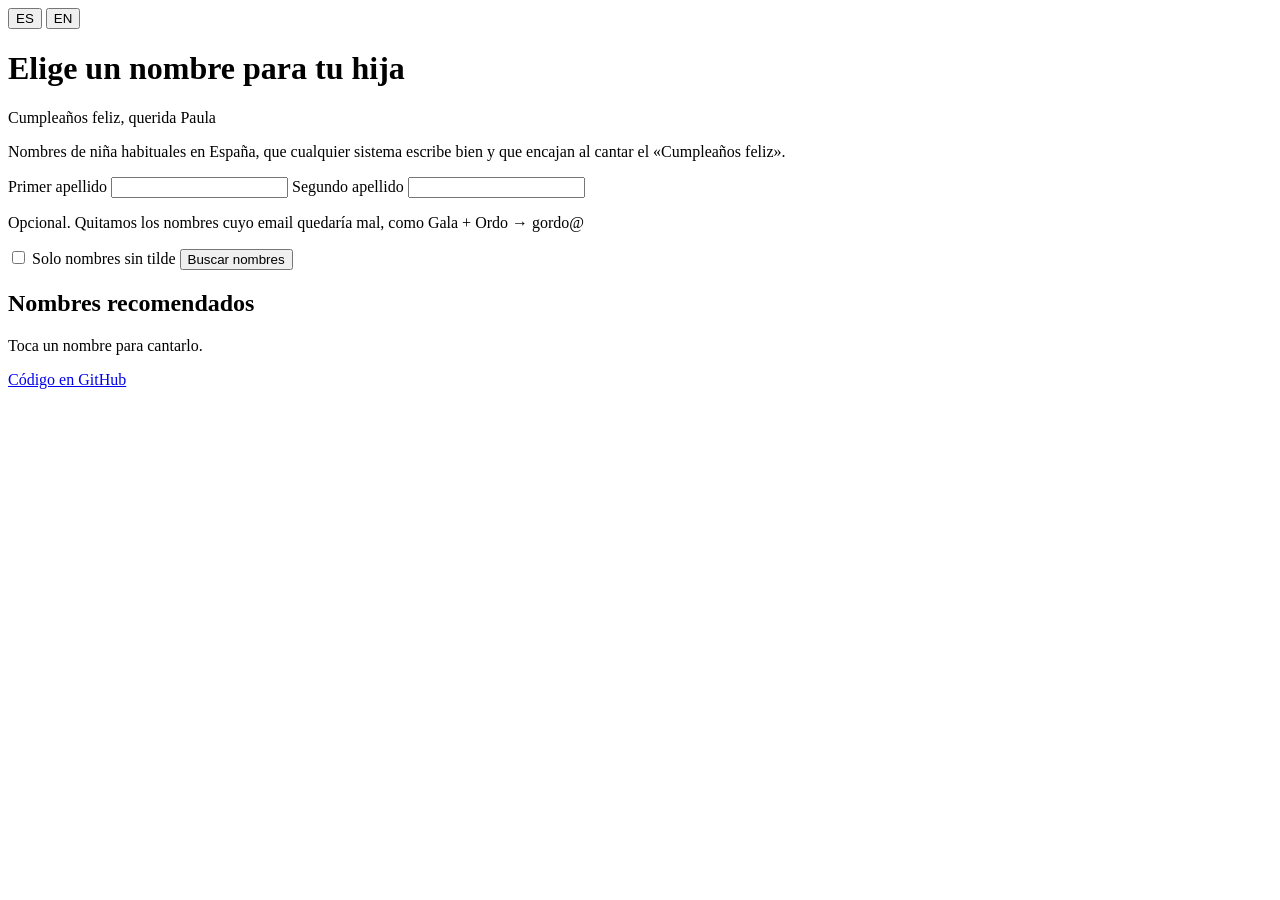
==== public/index.html @ 08301c0c "feat(web): add bilingual frontend in Nube moderna palette" ====
<!doctype html>
<html lang="es">
  <head>
    <meta charset="utf-8" />
    <meta name="viewport" content="width=device-width, initial-scale=1" />
    <title>Elige el nombre de tu hija</title>
    <meta name="description" content="Nombres de niña habituales en España, seguros en cualquier sistema y que encajan en el Cumpleaños feliz." />
    <link rel="icon" href="/favicon.svg" type="image/svg+xml" />
    <link rel="preload" href="/fonts/nunito-latin-wght-normal.woff2" as="font" type="font/woff2" crossorigin />
    <link rel="stylesheet" href="/styles.css" />
    <script type="module" src="/app.js"></script>
  </head>
  <body>
    <div class="sky" aria-hidden="true"><span class="cloud cloud-sky"></span><span class="cloud cloud-pink"></span><span class="cloud cloud-lilac"></span></div>

    <main class="page">
      <nav class="lang" aria-label="Idioma / Language">
        <button type="button" data-lang="es" aria-pressed="true">ES</button>
        <button type="button" data-lang="en" aria-pressed="false">EN</button>
      </nav>

      <header class="hero">
        <h1 class="heading" data-i18n="heading">Elige un nombre para tu hija</h1>
        <p class="song" aria-live="polite">
          <span class="song-line" data-i18n="songLine">Cumpleaños feliz, querida</span>
          <span class="song-name" id="song-name">Paula</span>
        </p>
        <p class="tagline" data-i18n="tagline">
          Nombres de niña habituales en España, que cualquier sistema escribe bien y que encajan al cantar el «Cumpleaños feliz».
        </p>
      </header>

      <form class="search glass" id="search" novalidate>
        <div class="fields">
          <label class="field">
            <span data-i18n="surname1">Primer apellido</span>
            <input name="surname1" maxlength="40" autocomplete="family-name" spellcheck="false" />
          </label>
          <label class="field">
            <span data-i18n="surname2">Segundo apellido</span>
            <input name="surname2" maxlength="40" autocomplete="off" spellcheck="false" />
          </label>
        </div>
        <p class="hint" data-i18n="surnameHint">Opcional. Quitamos los nombres cuyo email quedaría mal, como Gala + Ordo → gordo@</p>
        <div class="actions">
          <label class="switch">
            <input type="checkbox" name="ascii" />
            <span class="track" aria-hidden="true"></span>
            <span data-i18n="asciiOnly">Solo nombres sin tilde</span>
          </label>
          <button type="submit" class="primary" data-i18n="search">Buscar nombres</button>
        </div>
      </form>

      <section class="results" aria-labelledby="results-title" aria-busy="true">
        <div class="results-head">
          <h2 id="results-title" data-i18n="resultsLabel">Nombres recomendados</h2>
          <p class="hint" data-i18n="tapHint">Toca un nombre para cantarlo.</p>
        </div>
        <div id="status" role="status"></div>
        <ol class="names" id="names"></ol>
        <div class="excluded" id="excluded" hidden></div>
      </section>

      <footer class="footer">
        <p id="source"></p>
        <p><a href="https://github.com/gonzaloacosta/ine-name-score-for-dev-parents" data-i18n="code">Código en GitHub</a></p>
      </footer>
    </main>
  </body>
</html>
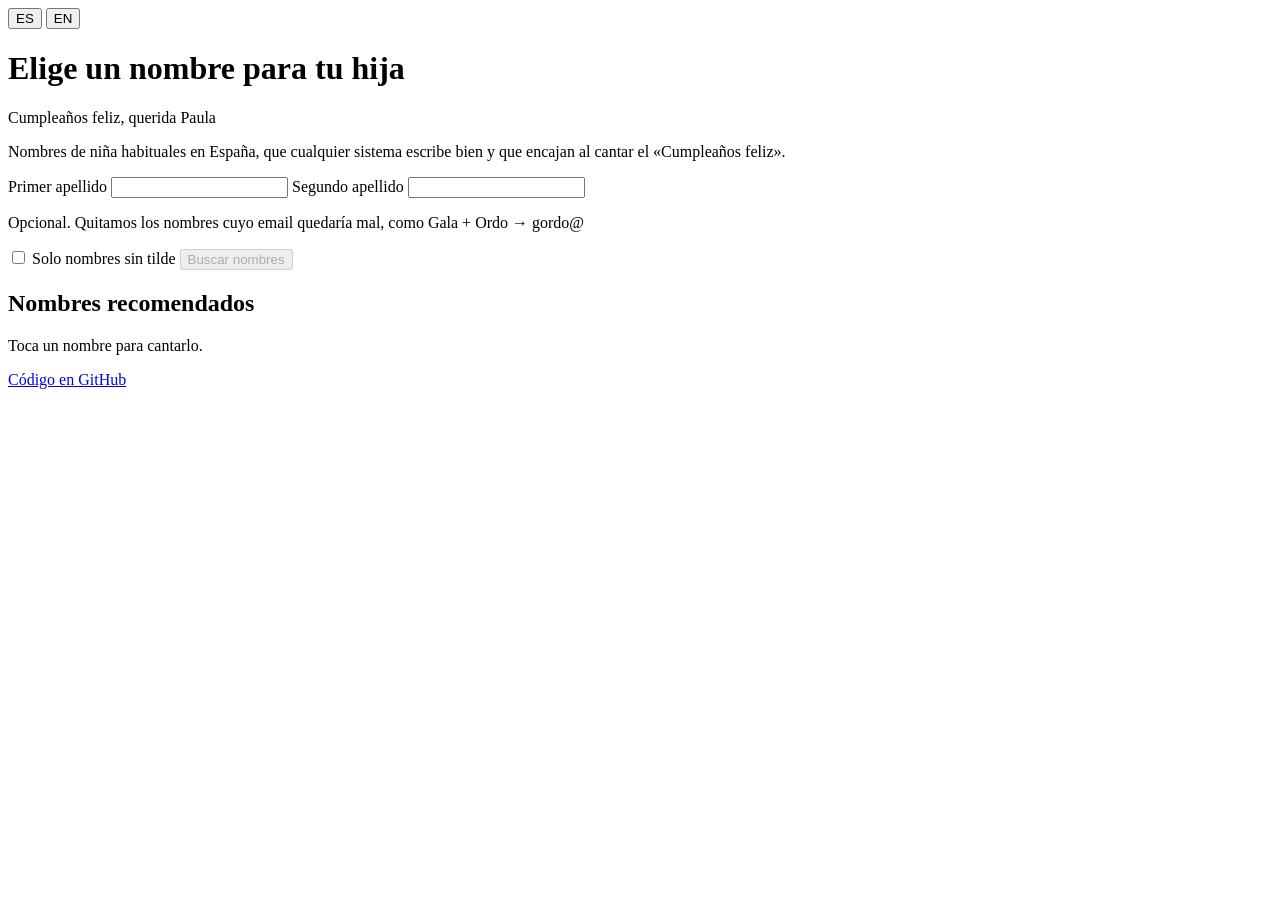
==== commit 09eed468: "fix: accept iOS apostrophes and decomposed ñ, pin Python for Vercel, a11y and privacy fixes from rev" ====
--- a/public/index.html
+++ b/public/index.html
@@ -48,7 +48,7 @@
             <span class="track" aria-hidden="true"></span>
             <span data-i18n="asciiOnly">Solo nombres sin tilde</span>
           </label>
-          <button type="submit" class="primary" data-i18n="search">Buscar nombres</button>
+          <button type="submit" class="primary" data-i18n="search" disabled>Buscar nombres</button>
         </div>
       </form>
 
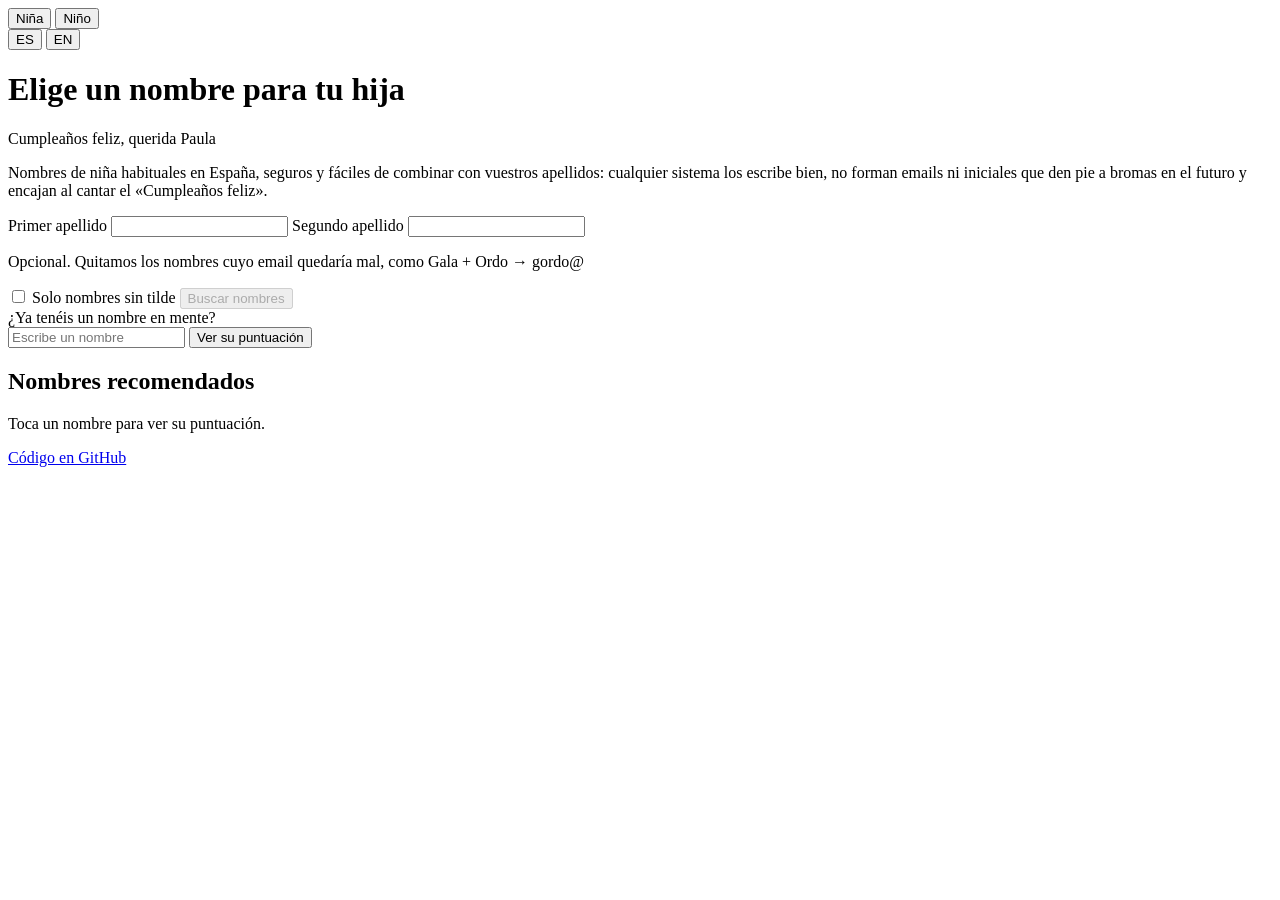
==== commit feb1a20e: "feat(web): girl/boy toggle, name lookup and per-name score page" ====
--- a/public/index.html
+++ b/public/index.html
@@ -4,7 +4,7 @@
     <meta charset="utf-8" />
     <meta name="viewport" content="width=device-width, initial-scale=1" />
     <title>Elige el nombre de tu hija</title>
-    <meta name="description" content="Nombres de niña habituales en España, seguros en cualquier sistema y que encajan en el Cumpleaños feliz." />
+    <meta name="description" content="Nombres de niña y niño habituales en España, seguros, fáciles de combinar con vuestros apellidos y que encajan en el Cumpleaños feliz." />
     <link rel="icon" href="/favicon.svg" type="image/svg+xml" />
     <link rel="preload" href="/fonts/nunito-latin-wght-normal.woff2" as="font" type="font/woff2" crossorigin />
     <link rel="stylesheet" href="/styles.css" />
@@ -14,10 +14,16 @@
     <div class="sky" aria-hidden="true"><span class="cloud cloud-sky"></span><span class="cloud cloud-pink"></span><span class="cloud cloud-lilac"></span></div>
 
     <main class="page">
-      <nav class="lang" aria-label="Idioma / Language">
-        <button type="button" data-lang="es" aria-pressed="true">ES</button>
-        <button type="button" data-lang="en" aria-pressed="false">EN</button>
-      </nav>
+      <div class="topbar">
+        <div class="toggle sex" role="group" aria-label="Niña o niño" data-i18n-label="sexLabel">
+          <button type="button" data-sex="female" aria-pressed="true" data-i18n="female">Niña</button>
+          <button type="button" data-sex="male" aria-pressed="false" data-i18n="male">Niño</button>
+        </div>
+        <nav class="toggle lang" aria-label="Idioma / Language">
+          <button type="button" data-lang="es" aria-pressed="true">ES</button>
+          <button type="button" data-lang="en" aria-pressed="false">EN</button>
+        </nav>
+      </div>
 
       <header class="hero">
         <h1 class="heading" data-i18n="heading">Elige un nombre para tu hija</h1>
@@ -26,7 +32,7 @@
           <span class="song-name" id="song-name">Paula</span>
         </p>
         <p class="tagline" data-i18n="tagline">
-          Nombres de niña habituales en España, que cualquier sistema escribe bien y que encajan al cantar el «Cumpleaños feliz».
+          Nombres de niña habituales en España, seguros y fáciles de combinar con vuestros apellidos: cualquier sistema los escribe bien, no forman emails ni iniciales que den pie a bromas en el futuro y encajan al cantar el «Cumpleaños feliz».
         </p>
       </header>
 
@@ -52,10 +58,19 @@
         </div>
       </form>
 
+      <form class="lookup glass" id="lookup" action="/nombre.html" method="get">
+        <label class="field" for="lookup-name" data-i18n="lookupLabel">¿Ya tenéis un nombre en mente?</label>
+        <div class="lookup-row">
+          <input id="lookup-name" name="nombre" maxlength="40" required autocomplete="off" spellcheck="false" data-i18n-placeholder="lookupPlaceholder" placeholder="Escribe un nombre" />
+          <input type="hidden" name="sexo" value="nina" />
+          <button type="submit" class="secondary" data-i18n="lookup">Ver su puntuación</button>
+        </div>
+      </form>
+
       <section class="results" aria-labelledby="results-title" aria-busy="true">
         <div class="results-head">
           <h2 id="results-title" data-i18n="resultsLabel">Nombres recomendados</h2>
-          <p class="hint" data-i18n="tapHint">Toca un nombre para cantarlo.</p>
+          <p class="hint" data-i18n="tapHint">Toca un nombre para ver su puntuación.</p>
         </div>
         <div id="status" role="status"></div>
         <ol class="names" id="names"></ol>
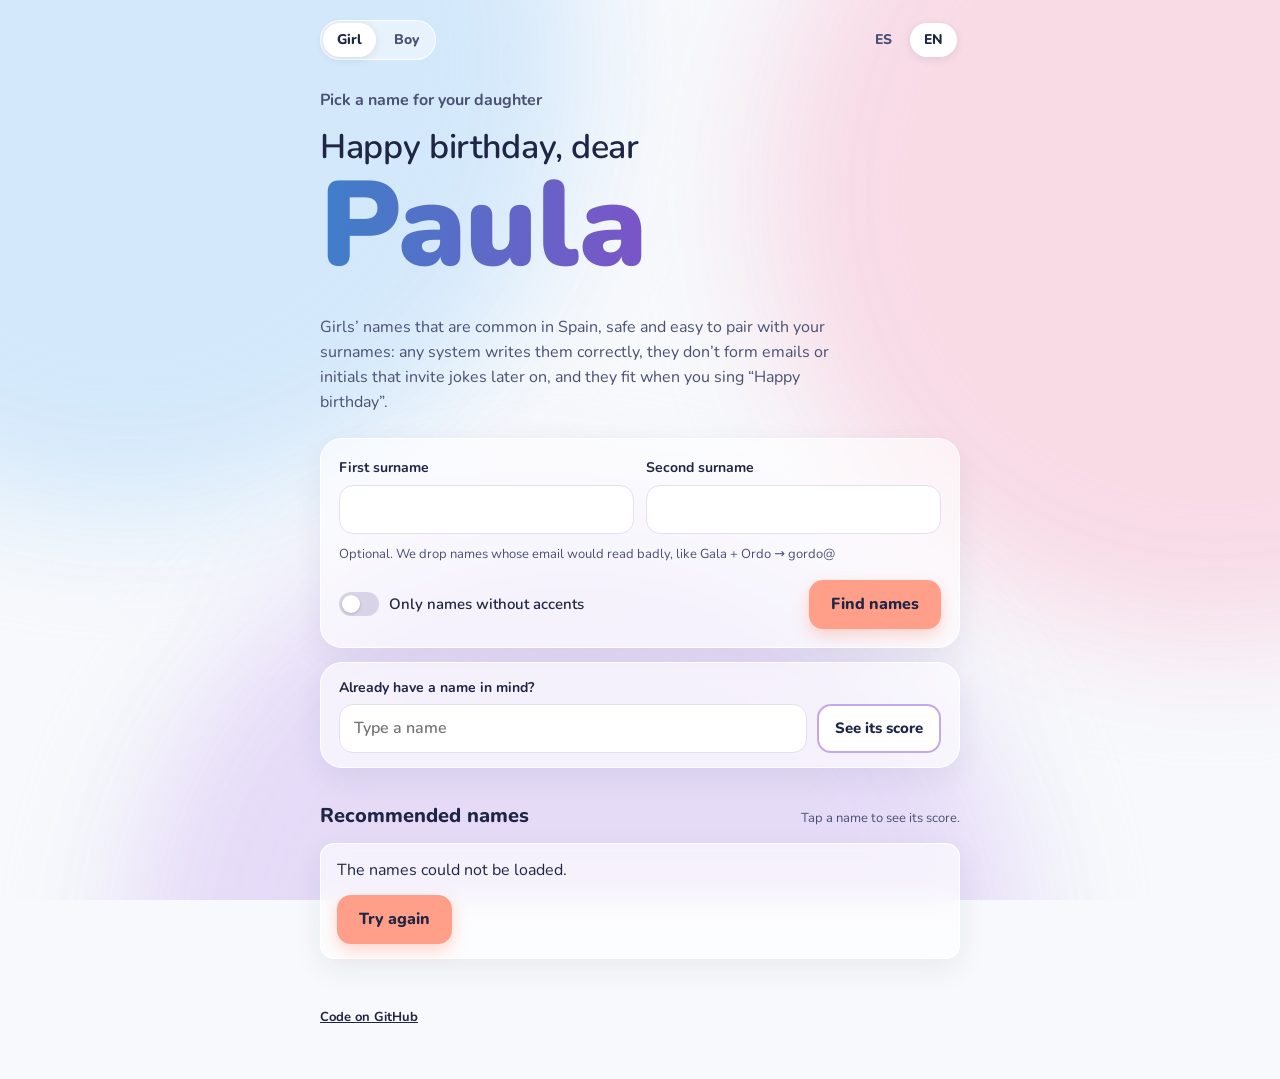
==== commit f42cd7d0: "feat: relative URLs and Cloudflare Worker for gonzaloacosta.me/name-score; rename repo to name-score" ====
--- a/public/index.html
+++ b/public/index.html
@@ -5,10 +5,10 @@
     <meta name="viewport" content="width=device-width, initial-scale=1" />
     <title>Elige el nombre de tu hija</title>
     <meta name="description" content="Nombres de niña y niño habituales en España, seguros, fáciles de combinar con vuestros apellidos y que encajan en el Cumpleaños feliz." />
-    <link rel="icon" href="/favicon.svg" type="image/svg+xml" />
-    <link rel="preload" href="/fonts/nunito-latin-wght-normal.woff2" as="font" type="font/woff2" crossorigin />
-    <link rel="stylesheet" href="/styles.css" />
-    <script type="module" src="/app.js"></script>
+    <link rel="icon" href="favicon.svg" type="image/svg+xml" />
+    <link rel="preload" href="fonts/nunito-latin-wght-normal.woff2" as="font" type="font/woff2" crossorigin />
+    <link rel="stylesheet" href="styles.css" />
+    <script type="module" src="app.js"></script>
   </head>
   <body>
     <div class="sky" aria-hidden="true"><span class="cloud cloud-sky"></span><span class="cloud cloud-pink"></span><span class="cloud cloud-lilac"></span></div>
@@ -58,7 +58,7 @@
         </div>
       </form>
 
-      <form class="lookup glass" id="lookup" action="/nombre.html" method="get">
+      <form class="lookup glass" id="lookup" action="nombre.html" method="get">
         <label class="field" for="lookup-name" data-i18n="lookupLabel">¿Ya tenéis un nombre en mente?</label>
         <div class="lookup-row">
           <input id="lookup-name" name="nombre" maxlength="40" required autocomplete="off" spellcheck="false" data-i18n-placeholder="lookupPlaceholder" placeholder="Escribe un nombre" />
@@ -79,7 +79,7 @@
 
       <footer class="footer">
         <p id="source"></p>
-        <p><a href="https://github.com/gonzaloacosta/ine-name-score-for-dev-parents" data-i18n="code">Código en GitHub</a></p>
+        <p><a href="https://github.com/gonzaloacosta/name-score" data-i18n="code">Código en GitHub</a></p>
       </footer>
     </main>
   </body>
--- a/public/styles.css
+++ b/public/styles.css
@@ -0,0 +1,745 @@
+@font-face {
+  font-family: "Nunito";
+  src: url("fonts/nunito-latin-wght-normal.woff2") format("woff2");
+  font-weight: 200 1000;
+  font-style: normal;
+  font-display: swap;
+}
+
+/* Palette B · Nube moderna */
+:root {
+  --white: #f7f9fc;
+  --sky: #cfe6fa;
+  --pink: #f8d7e3;
+  --lilac: #e3d7f7;
+  --coral: #ff9f8a;
+  --navy: #1f2544;
+  --navy-soft: #4a5072;
+  --bar: linear-gradient(90deg, #8ec5f0, #c3a8ee, #f4a9c4);
+  /* Same hues, deep enough for >= 3:1 on the clouds (large text, WCAG AA). */
+  --name-ink: linear-gradient(90deg, #3f7fc9, #7a55c7, #c9507e);
+  --glass: rgba(255, 255, 255, 0.62);
+  --glass-edge: rgba(255, 255, 255, 0.9);
+  --ring: #7a5cd6;
+  --radius-lg: 22px;
+  --radius-md: 14px;
+  --font: "Nunito", ui-rounded, system-ui, -apple-system, "Segoe UI", sans-serif;
+  color-scheme: light;
+}
+
+*,
+*::before,
+*::after {
+  box-sizing: border-box;
+}
+
+html {
+  -webkit-text-size-adjust: 100%;
+}
+
+body {
+  margin: 0;
+  min-height: 100vh;
+  background: var(--white);
+  color: var(--navy);
+  font-family: var(--font);
+  font-size: 1rem;
+  line-height: 1.55;
+  overflow-x: hidden;
+}
+
+/* Background clouds: three soft blobs that drift very slowly. */
+.sky {
+  position: fixed;
+  inset: 0;
+  z-index: -1;
+  overflow: hidden;
+  pointer-events: none;
+}
+
+.cloud {
+  position: absolute;
+  width: 70vmax;
+  height: 70vmax;
+  border-radius: 50%;
+  filter: blur(60px);
+  opacity: 0.9;
+  animation: drift 38s ease-in-out infinite alternate;
+}
+
+.cloud-sky {
+  background: var(--sky);
+  top: -30vmax;
+  left: -25vmax;
+}
+
+.cloud-pink {
+  background: var(--pink);
+  top: -20vmax;
+  right: -30vmax;
+  animation-duration: 46s;
+  animation-direction: alternate-reverse;
+}
+
+.cloud-lilac {
+  background: var(--lilac);
+  bottom: -40vmax;
+  left: 10vmax;
+  animation-duration: 54s;
+}
+
+@keyframes drift {
+  to {
+    transform: translate3d(6vmax, 4vmax, 0) scale(1.08);
+  }
+}
+
+.page {
+  position: relative;
+  width: min(100% - 32px, 640px);
+  margin: 0 auto;
+  padding: 20px 0 48px;
+}
+
+/* Top bar: girl/boy and language toggles (or the back link on the name page) */
+.topbar {
+  display: flex;
+  justify-content: space-between;
+  align-items: center;
+  gap: 12px;
+}
+
+.toggle {
+  display: inline-flex;
+  gap: 4px;
+  padding: 3px;
+  border-radius: 999px;
+}
+
+.toggle.sex {
+  background: rgba(255, 255, 255, 0.45);
+  box-shadow: inset 0 0 0 1px var(--glass-edge);
+}
+
+.toggle button {
+  font: inherit;
+  font-size: 0.875rem;
+  font-weight: 800;
+  color: var(--navy-soft);
+  background: transparent;
+  border: 0;
+  border-radius: 999px;
+  padding: 6px 14px;
+  cursor: pointer;
+}
+
+.toggle button[aria-pressed="true"] {
+  background: #fff;
+  color: var(--navy);
+  box-shadow: 0 2px 8px rgba(31, 37, 68, 0.1);
+}
+
+.back {
+  font-weight: 800;
+  color: var(--navy);
+  text-decoration: none;
+  padding: 6px 2px;
+}
+
+.back::before {
+  content: "\2190\00a0";
+}
+
+.back:hover {
+  text-decoration: underline;
+}
+
+/* Hero: the song line is the page's one bold moment. */
+.hero {
+  padding: 28px 0 24px;
+}
+
+.heading {
+  margin: 0 0 18px;
+  font-size: 1rem;
+  font-weight: 700;
+  color: var(--navy-soft);
+}
+
+.song {
+  margin: 0;
+  display: flex;
+  flex-direction: column;
+  line-height: 1.02;
+  letter-spacing: -0.02em;
+}
+
+.song-line {
+  font-size: clamp(1.5rem, 5vw, 2.125rem);
+  font-weight: 600;
+}
+
+.song-name {
+  font-size: clamp(3.75rem, 17vw, 7.5rem);
+  font-weight: 900;
+  padding-bottom: 0.08em;
+  background: var(--name-ink);
+  -webkit-background-clip: text;
+  background-clip: text;
+  color: transparent;
+  overflow-wrap: anywhere;
+}
+
+.song-name.is-new {
+  animation: sing 0.6s cubic-bezier(0.2, 0.8, 0.2, 1);
+}
+
+@keyframes sing {
+  from {
+    opacity: 0;
+    transform: translateY(0.18em);
+  }
+}
+
+.tagline {
+  margin: 18px 0 0;
+  max-width: 34rem;
+  color: var(--navy-soft);
+}
+
+/* Glass surfaces */
+.glass {
+  background: var(--glass);
+  border: 1px solid var(--glass-edge);
+  -webkit-backdrop-filter: blur(14px);
+  backdrop-filter: blur(14px);
+  box-shadow: 0 10px 30px rgba(31, 37, 68, 0.07);
+}
+
+/* Search form */
+.search {
+  border-radius: var(--radius-lg);
+  padding: 18px;
+}
+
+.fields {
+  display: grid;
+  grid-template-columns: 1fr 1fr;
+  gap: 12px;
+}
+
+.field {
+  display: grid;
+  gap: 6px;
+  font-size: 0.875rem;
+  font-weight: 700;
+}
+
+.field input {
+  font: inherit;
+  font-weight: 600;
+  font-size: 1rem;
+  color: var(--navy);
+  width: 100%;
+  min-width: 0;
+  padding: 11px 14px;
+  border: 1px solid #e3def0;
+  border-radius: var(--radius-md);
+  background: #fff;
+}
+
+.field input[aria-invalid="true"] {
+  border-color: #d9534f;
+}
+
+.hint {
+  margin: 10px 0 0;
+  font-size: 0.8125rem;
+  color: var(--navy-soft);
+}
+
+.actions {
+  display: flex;
+  flex-wrap: wrap;
+  align-items: center;
+  justify-content: space-between;
+  gap: 12px;
+  margin-top: 16px;
+}
+
+.switch {
+  display: inline-flex;
+  align-items: center;
+  gap: 10px;
+  font-size: 0.9375rem;
+  font-weight: 600;
+  cursor: pointer;
+}
+
+.switch input {
+  position: absolute;
+  opacity: 0;
+  width: 1px;
+  height: 1px;
+}
+
+.switch .track {
+  position: relative;
+  flex: none;
+  width: 40px;
+  height: 24px;
+  border-radius: 999px;
+  background: #d8d3e6;
+  transition: background 0.2s;
+}
+
+.switch .track::after {
+  content: "";
+  position: absolute;
+  top: 3px;
+  left: 3px;
+  width: 18px;
+  height: 18px;
+  border-radius: 50%;
+  background: #fff;
+  box-shadow: 0 1px 3px rgba(31, 37, 68, 0.2);
+  transition: transform 0.2s;
+}
+
+.switch input:checked + .track {
+  background: #b9a3ea;
+}
+
+.switch input:focus-visible + .track {
+  outline: 3px solid var(--ring);
+  outline-offset: 2px;
+}
+
+.switch input:checked + .track::after {
+  transform: translateX(16px);
+}
+
+.primary {
+  font: inherit;
+  font-weight: 800;
+  font-size: 1rem;
+  color: var(--navy);
+  background: var(--coral);
+  border: 0;
+  border-radius: var(--radius-md);
+  padding: 12px 22px;
+  cursor: pointer;
+  box-shadow: 0 6px 16px rgba(255, 159, 138, 0.45);
+}
+
+.primary:hover {
+  background: #ff8f77;
+}
+
+.primary:disabled {
+  cursor: progress;
+  opacity: 0.7;
+}
+
+:focus-visible {
+  outline: 3px solid var(--ring);
+  outline-offset: 2px;
+}
+
+/* Name lookup */
+.lookup {
+  margin-top: 14px;
+  border-radius: var(--radius-lg);
+  padding: 14px 18px;
+}
+
+.lookup-row {
+  display: flex;
+  gap: 10px;
+  margin-top: 6px;
+}
+
+.lookup .field {
+  display: block;
+}
+
+.lookup input {
+  flex: 1;
+  min-width: 0;
+  font: inherit;
+  font-weight: 600;
+  font-size: 1rem;
+  color: var(--navy);
+  padding: 11px 14px;
+  border: 1px solid #e3def0;
+  border-radius: var(--radius-md);
+  background: #fff;
+}
+
+.secondary {
+  font: inherit;
+  font-weight: 800;
+  font-size: 0.9375rem;
+  color: var(--navy);
+  background: #fff;
+  border: 2px solid #c3a8ee;
+  border-radius: var(--radius-md);
+  padding: 9px 16px;
+  cursor: pointer;
+  white-space: nowrap;
+}
+
+.secondary:hover {
+  background: #f4effc;
+}
+
+/* Results */
+.results {
+  margin-top: 32px;
+}
+
+.results-head {
+  display: flex;
+  flex-wrap: wrap;
+  align-items: baseline;
+  justify-content: space-between;
+  gap: 4px 12px;
+  margin-bottom: 12px;
+}
+
+.results-head h2 {
+  margin: 0;
+  font-size: 1.25rem;
+  font-weight: 800;
+}
+
+.results-head .hint {
+  margin: 0;
+}
+
+.names {
+  list-style: none;
+  margin: 0;
+  padding: 0;
+  display: grid;
+  gap: 8px;
+}
+
+.name-row {
+  display: grid;
+  grid-template-columns: 2ch minmax(5.5rem, 8rem) 1fr 2.5ch;
+  align-items: center;
+  gap: 12px;
+  width: 100%;
+  padding: 12px 16px;
+  border-radius: var(--radius-md);
+  font: inherit;
+  color: inherit;
+  text-align: left;
+  text-decoration: none;
+  cursor: pointer;
+}
+
+.name-row:hover {
+  background: rgba(255, 255, 255, 0.8);
+}
+
+.name-row[aria-current="true"] {
+  box-shadow: inset 0 0 0 2px #c3a8ee, 0 10px 30px rgba(31, 37, 68, 0.07);
+}
+
+.rank {
+  font-weight: 800;
+  color: var(--navy-soft);
+  font-variant-numeric: tabular-nums;
+}
+
+.name {
+  font-size: 1.125rem;
+  font-weight: 800;
+  overflow: hidden;
+  text-overflow: ellipsis;
+  white-space: nowrap;
+}
+
+.bar {
+  height: 10px;
+  border-radius: 999px;
+  background: rgba(31, 37, 68, 0.07);
+  overflow: hidden;
+}
+
+.bar > span {
+  display: block;
+  height: 100%;
+  width: calc(var(--score, 0) * 100%);
+  border-radius: inherit;
+  background: var(--bar);
+}
+
+.score {
+  font-weight: 800;
+  text-align: right;
+  font-variant-numeric: tabular-nums;
+}
+
+/* Loading skeleton */
+.skeleton {
+  height: 50px;
+  border-radius: var(--radius-md);
+  background: linear-gradient(90deg, rgba(255, 255, 255, 0.45), rgba(255, 255, 255, 0.9), rgba(255, 255, 255, 0.45));
+  background-size: 200% 100%;
+  animation: shimmer 1.2s linear infinite;
+}
+
+@keyframes shimmer {
+  to {
+    background-position: -200% 0;
+  }
+}
+
+/* Status: errors and empty states */
+#status:empty {
+  display: none;
+}
+
+.summary {
+  margin: 0 0 10px;
+}
+
+.notice {
+  border-radius: var(--radius-md);
+  padding: 14px 16px;
+  margin-bottom: 8px;
+}
+
+.notice p {
+  margin: 0;
+}
+
+.notice .primary {
+  margin-top: 12px;
+}
+
+/* Excluded names */
+.excluded {
+  margin-top: 16px;
+  padding: 14px 16px;
+  border-radius: var(--radius-md);
+  background: rgba(255, 159, 138, 0.16);
+  border: 1px solid rgba(255, 159, 138, 0.35);
+}
+
+.excluded h3 {
+  margin: 0 0 8px;
+  font-size: 0.9375rem;
+  font-weight: 800;
+}
+
+.excluded ul {
+  margin: 0;
+  padding: 0;
+  list-style: none;
+  display: flex;
+  flex-wrap: wrap;
+  gap: 6px 14px;
+  font-size: 0.9375rem;
+}
+
+.excluded b {
+  font-weight: 900;
+  color: #b4432c;
+}
+
+/* Name page */
+.detail {
+  display: grid;
+  gap: 28px;
+}
+
+.detail h2 {
+  margin: 0 0 12px;
+  font-size: 1.25rem;
+  font-weight: 800;
+}
+
+.total {
+  display: flex;
+  align-items: center;
+  gap: 20px;
+  border-radius: var(--radius-lg);
+  padding: 18px 20px;
+}
+
+.total p {
+  margin: 0;
+}
+
+.total-score {
+  display: grid;
+  justify-items: center;
+  flex: none;
+}
+
+.total-number {
+  font-size: 3rem;
+  font-weight: 900;
+  line-height: 1;
+  font-variant-numeric: tabular-nums;
+}
+
+.total-label {
+  font-size: 0.8125rem;
+  font-weight: 700;
+  color: var(--navy-soft);
+}
+
+.criteria {
+  list-style: none;
+  margin: 0;
+  padding: 0;
+  display: grid;
+  gap: 8px;
+}
+
+.criterion {
+  border-radius: var(--radius-md);
+  padding: 12px 16px;
+}
+
+.criterion-head {
+  display: grid;
+  grid-template-columns: minmax(9rem, 13rem) 1fr 2.5ch;
+  align-items: center;
+  gap: 12px;
+}
+
+.criterion h3 {
+  margin: 0;
+  font-size: 1rem;
+  font-weight: 800;
+}
+
+.criterion .hint {
+  margin-top: 6px;
+}
+
+.facts {
+  margin: 0;
+  border-radius: var(--radius-md);
+  padding: 4px 16px;
+}
+
+.fact {
+  display: grid;
+  grid-template-columns: minmax(10rem, 1fr) 1.2fr;
+  gap: 12px;
+  padding: 10px 0;
+}
+
+.fact + .fact {
+  border-top: 1px solid rgba(31, 37, 68, 0.08);
+}
+
+.fact dt {
+  font-weight: 700;
+  color: var(--navy-soft);
+}
+
+.fact dd {
+  margin: 0;
+  font-weight: 700;
+}
+
+.handles {
+  list-style: none;
+  margin: 0;
+  padding: 4px 16px;
+  border-radius: var(--radius-md);
+}
+
+.handles li {
+  display: flex;
+  justify-content: space-between;
+  gap: 12px;
+  padding: 8px 0;
+  overflow-wrap: anywhere;
+}
+
+.handles li + li {
+  border-top: 1px solid rgba(31, 37, 68, 0.08);
+}
+
+.handles .verdict {
+  flex: none;
+  font-weight: 700;
+  color: var(--navy-soft);
+}
+
+.handles .is-bad .verdict,
+.handles b,
+.excluded-note {
+  color: #b4432c;
+  font-weight: 800;
+}
+
+.excluded-note {
+  margin: 10px 0 0;
+}
+
+.footer {
+  margin-top: 40px;
+  font-size: 0.8125rem;
+  color: var(--navy-soft);
+}
+
+.footer p {
+  margin: 4px 0;
+}
+
+.footer a {
+  color: var(--navy);
+  font-weight: 700;
+}
+
+@media (max-width: 480px) {
+  .fields {
+    grid-template-columns: 1fr;
+  }
+
+  .primary {
+    width: 100%;
+  }
+
+  .lookup-row {
+    flex-direction: column;
+  }
+
+  .criterion-head {
+    grid-template-columns: 1fr 2.5ch;
+  }
+
+  .criterion-head .bar {
+    grid-column: 1 / -1;
+    grid-row: 2;
+  }
+
+  .fact {
+    grid-template-columns: 1fr;
+    gap: 2px;
+  }
+
+  .name-row {
+    grid-template-columns: 2ch minmax(4.5rem, 6.5rem) 1fr 2.5ch;
+    gap: 10px;
+    padding: 11px 12px;
+  }
+}
+
+@media (prefers-reduced-motion: reduce) {
+  .cloud,
+  .skeleton,
+  .song-name.is-new {
+    animation: none;
+  }
+}
